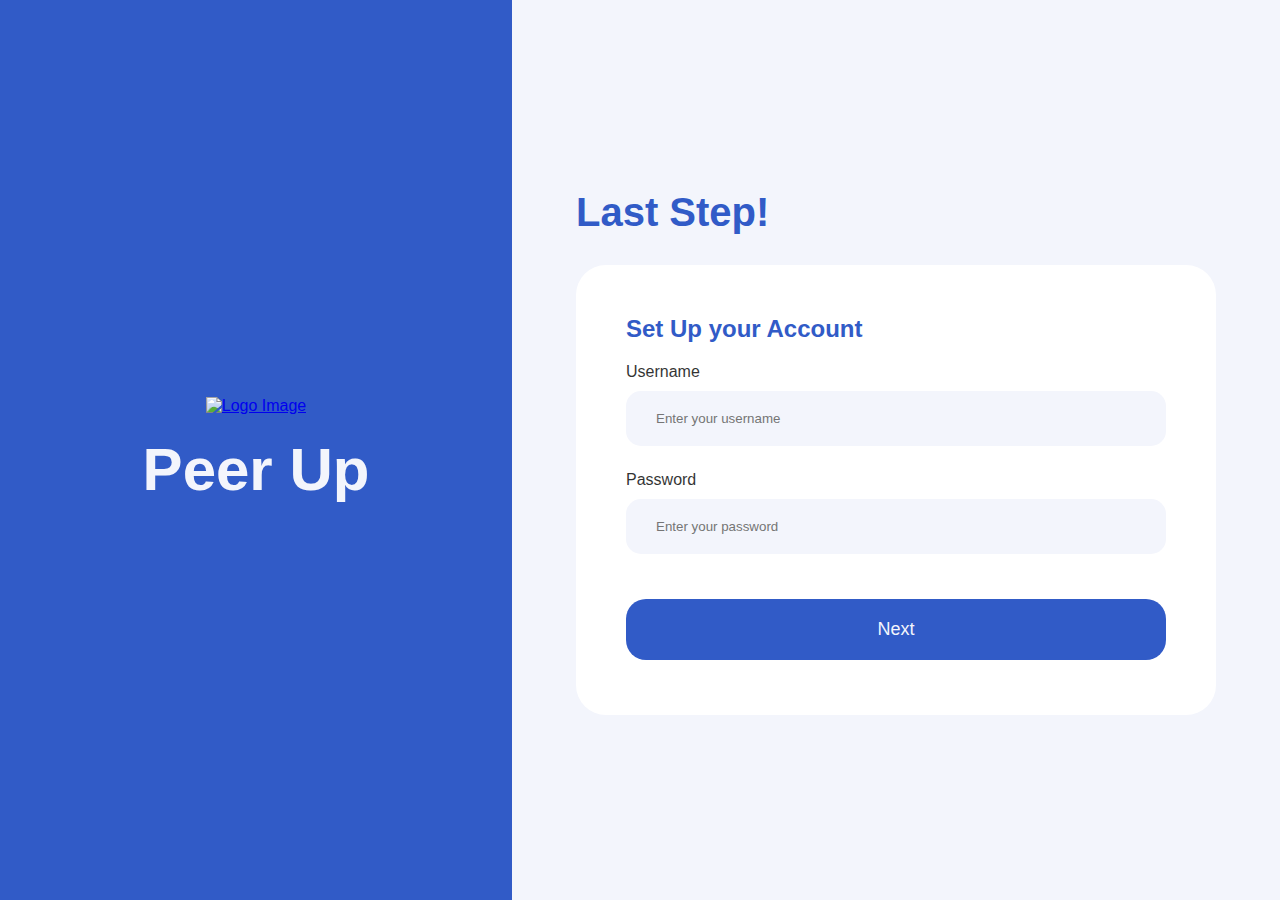
==== form-username.html @ 04134486 "Add files via upload" ====
<!DOCTYPE html>
<html lang="en">
	<head>
		<meta charset="UTF-8" />
		<meta http-equiv="X-UA-Compatible" content="Chrome" />
		<meta name="viewport" content="width=device-width, initial-scale=1.0" />

		<style>
			/* Styling the Body element i.e. Color, Font, Alignment */
            * {
                margin: 0;
                padding: 0;
                box-sizing: border-box;
            }

			html, body {
				font-family: 'Inter', sans-serif;
				text-align: center;
                background-color: #F3F5FC;
                color: #315BC7;
			}

			/* Styling the Form (Color, Padding, Shadow) */
			form {
				background-color: #fff;
				max-width: 650px;
				margin: 0 auto 50px auto;
				padding: 50px 50px 40px 50px;
                border-radius: 30px;
				/* box-shadow: 2px 5px 10px rgba(0, 0, 0, 0.5); */
			}

            form h2 {
                margin: 0 0 20px 0;
                text-align: left;
                color: #315BC7;
                font-weight: 600;
            }

			/* Styling form-control Class */
			.form-control {
				text-align: left;
				margin-bottom: 25px;
			}

			/* Styling form-control Label */
			.form-control label {
				display: block;
				margin-bottom: 10px;
                font-weight: 500;
                opacity: 0.8;
                color: #000;
			}

			/* Styling form-control input,
        select, textarea */
			.form-control input,
			.form-control select,
			.form-control textarea {
				border: none;
                background-color: #F3F5FC;
				border-radius: 15px;
				padding: 20px 30px;
				display: block;
                width: 540px;
			}

			/* Styling form-control Radio
        button and Checkbox */
			.form-control input[type="radio"],
			.form-control input[type="checkbox"] {
				display: inline-block;
				width: auto;
			}

			/* Styling Button */
			button {
				background-color: #315bc7;
                border: none;
				/* border: 1px solid #777; */
				border-radius: 20px;
				font-family: inherit;
				font-size: 18px;
				display: block;
				width: 100%;
				margin-top: 45px;
				margin-bottom: 15px;
				padding: 20px;
                transition: all 0.3s;
			}

            button a {
                display: block;
                color: #F3F5FC;
                text-decoration: none;
                font-weight: 500;
                font-size: 18px;
            }

			button:hover{
				opacity: 0.9;
			}

            .section-logo {
                width: 40vw;
                background-color: #315BC7;
                height: 100vh;
            }

            .section-logo h1 {
                margin-top: 20px;
                color: #F3F5FC;
                font-size: 60px;
                font-weight: 700;
            }

            .flex {
                display: flex;
            }

            .logo {
                flex-direction: column;
                width: 260px;
                align-items: center;
                justify-content: center;
                align-self: center;
                margin: auto;
                height: 100vh;
            }

            .section-form {
                margin: auto;
            }

            .section-form h1 {
                text-align: left;
                font-size: 40px;
                margin-bottom: 30px;
                margin-top: 55px;
            }

            .acc {
                background-color: #fff;
                padding: 20px;
                display: block;
                color: #315BC7;
                text-decoration: none;
                font-weight: 600;
            }
		</style>

        <!-- Favicon -->
        <link rel="apple-touch-icon" sizes="57x57" href="favicon.ico/apple-icon-57x57.png">
        <link rel="apple-touch-icon" sizes="60x60" href="favicon.ico/apple-icon-60x60.png">
        <link rel="apple-touch-icon" sizes="72x72" href="favicon.ico/apple-icon-72x72.png">
        <link rel="apple-touch-icon" sizes="76x76" href="favicon.ico/apple-icon-76x76.png">
        <link rel="apple-touch-icon" sizes="114x114" href="favicon.ico/apple-icon-114x114.png">
        <link rel="apple-touch-icon" sizes="120x120" href="favicon.ico/apple-icon-120x120.png">
        <link rel="apple-touch-icon" sizes="144x144" href="favicon.ico/apple-icon-144x144.png">
        <link rel="apple-touch-icon" sizes="152x152" href="favicon.ico/apple-icon-152x152.png">
        <link rel="apple-touch-icon" sizes="180x180" href="favicon.ico/apple-icon-180x180.png">
        <link rel="icon" type="image/png" sizes="192x192"  href="favicon.ico/android-icon-192x192.png">
        <link rel="icon" type="image/png" sizes="32x32" href="favicon.ico/favicon-32x32.png">
        <link rel="icon" type="image/png" sizes="96x96" href="favicon.ico/favicon-96x96.png">
        <link rel="icon" type="image/png" sizes="16x16" href="favicon.ico/favicon-16x16.png">
        <link rel="manifest" href="favicon.ico/manifest.json">
        <meta name="msapplication-TileColor" content="#ffffff">
        <meta name="msapplication-TileImage" content="favicon.ico/ms-icon-144x144.png">
        <meta name="theme-color" content="#ffffff">
        <script defer src="script.js"></script>
	</head>

	<body>
        <div class="flex">
            <div class="section-logo">
                <div class="flex logo">
                    <a href="index.html"><img src="images/logo-white.png" alt="Logo Image"></a>
                    <h1>Peer Up</h1>
                </div>
            </div>

            <div class="section-form">
                <h1>Last Step!</h1>
                <!-- Create Form -->
                <form id="form">
                    <h2>Set Up your Account</h2>
                    <!-- Details -->
                    <div class="form-control">
                        <label for="username" id="label-username"> Username </label>

                        <!-- Input Type Text -->
                        <input type="text" id="username" placeholder="Enter your username" required>
                    </div>

                    <div class="form-control">
                        <label for="password" id="label-password"> Password </label>

                        <!-- Input Type Email-->
                        <input type="password" id="password" placeholder="Enter your password" required>
                    </div>

                    <!-- Multi-line Text Input Control -->
                    <button id="register" type="register" value="register"><a href="#">Next</a></button>
                </form>
            </div>
        </div>
	</body>


</html>
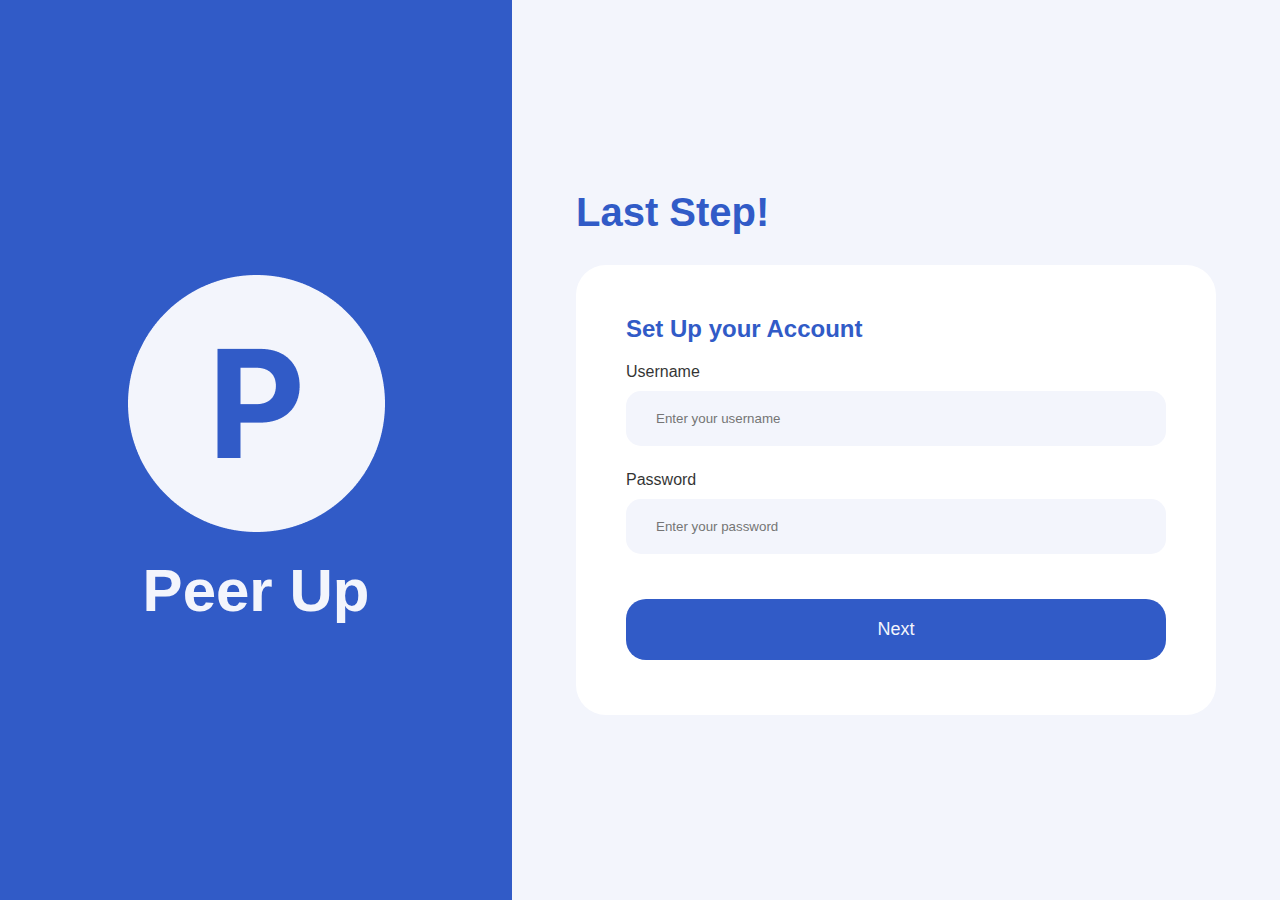
==== commit a7677551: "Add files via upload" ====
--- a/form-username.html
+++ b/form-username.html
@@ -200,7 +200,7 @@
                     </div>
 
                     <!-- Multi-line Text Input Control -->
-                    <button id="register" type="register" value="register"><a href="#">Next</a></button>
+                    <button id="register" type="register" value="register" onclick="location.href='index_loggedIn.html'"><a href="index_loggedIn.html">Next</a></button>
                 </form>
             </div>
         </div>
